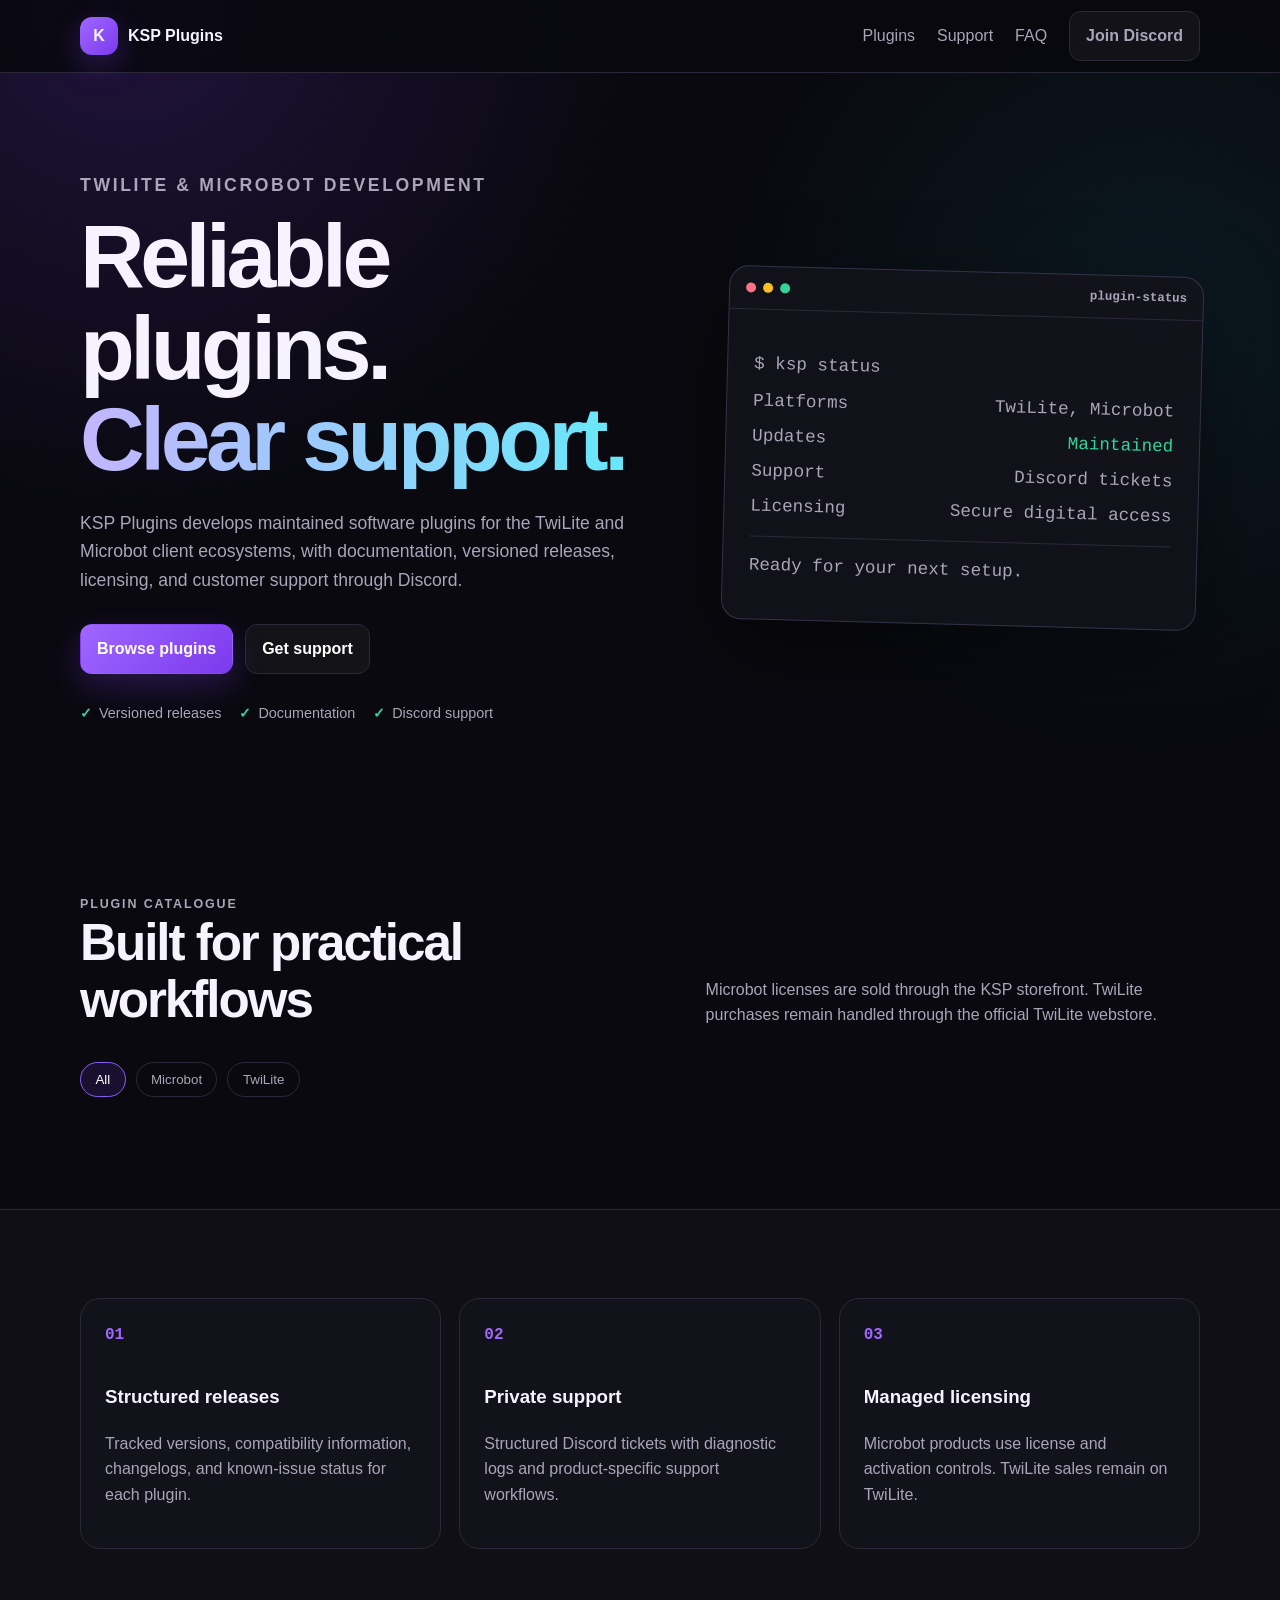
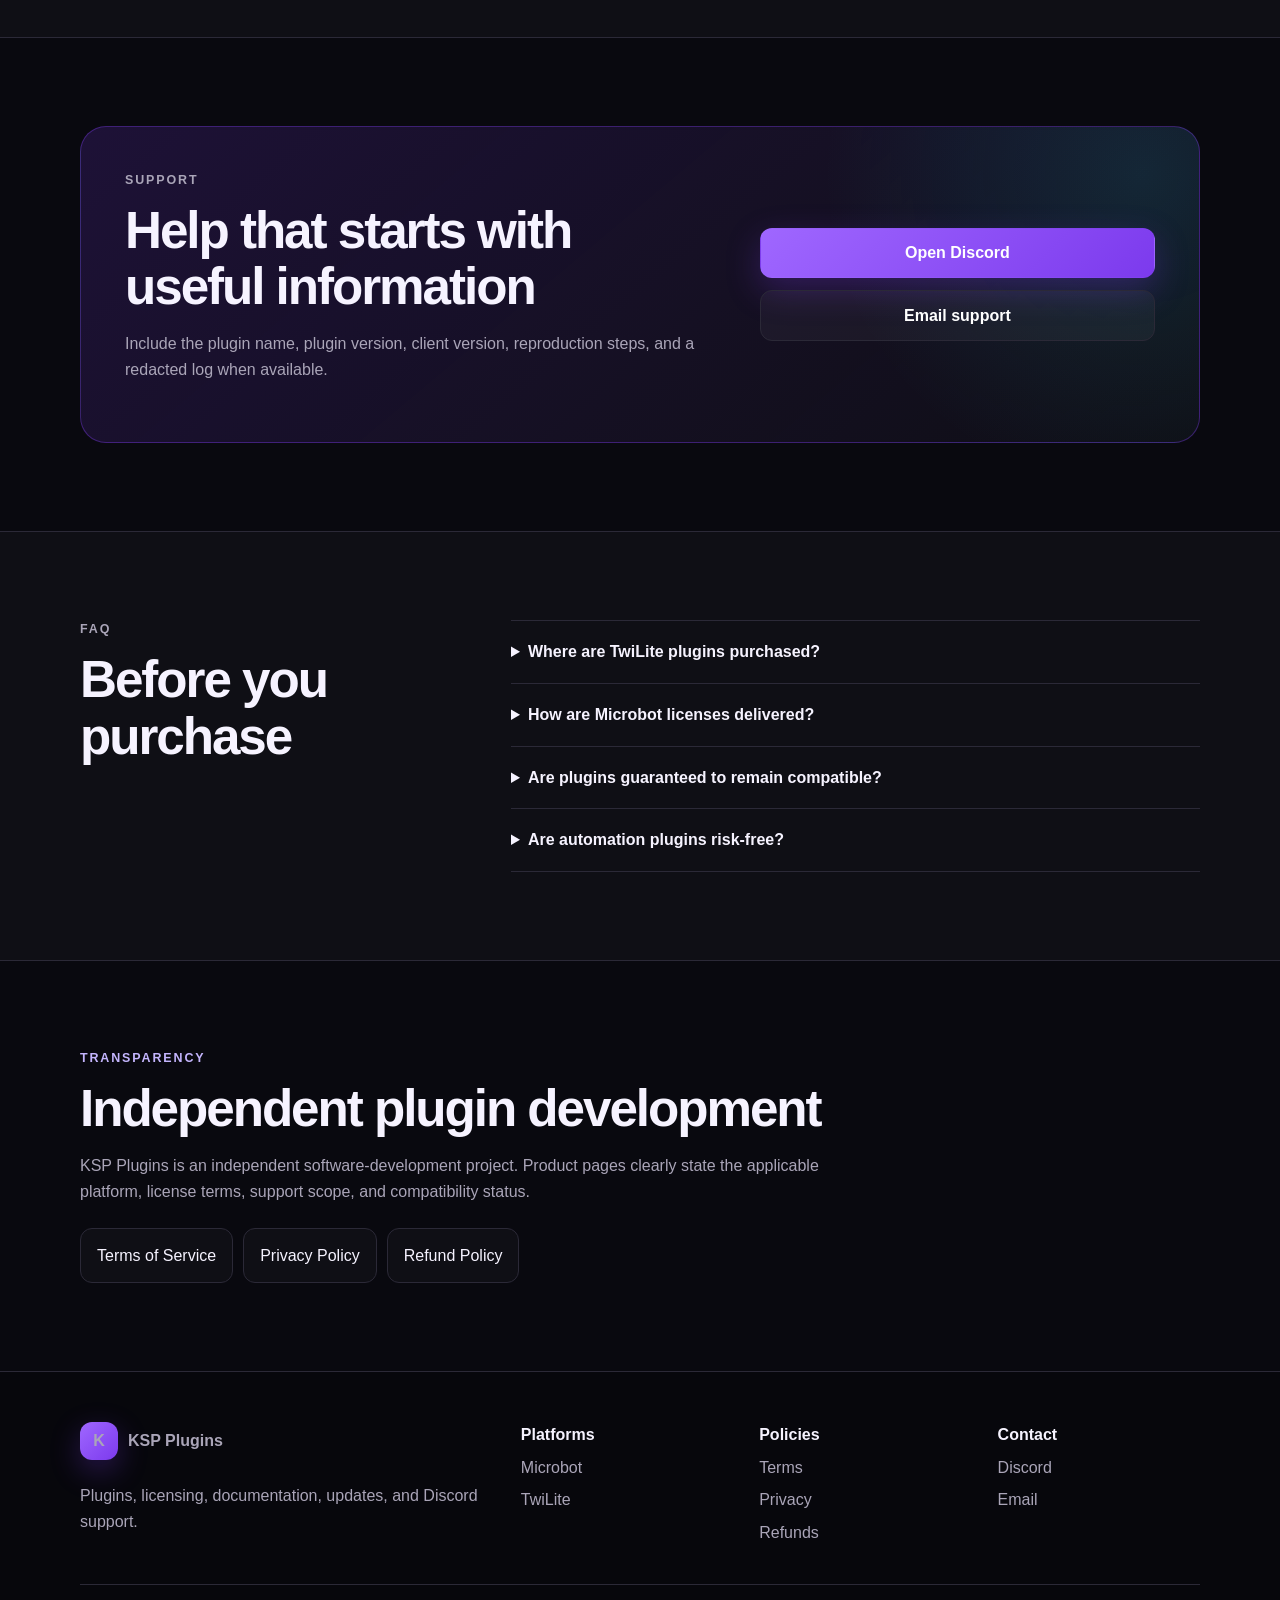
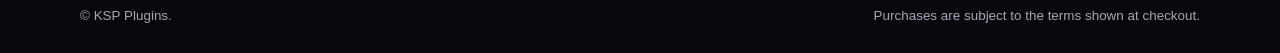
==== index.html @ 33e1be44 "landing page" ====
<!doctype html>
<html lang="en">
<head>
<meta charset="utf-8"><meta name="viewport" content="width=device-width,initial-scale=1">
<title>KSP Plugins — TwiLite & Microbot Plugins</title>
<meta name="description" content="KSP Plugins develops supported plugins for the TwiLite and Microbot client ecosystems, with documentation, updates, licensing, and Discord support.">
<style>
:root{--bg:#09090f;--panel:#12121b;--panel2:#191925;--text:#f6f3ff;--muted:#aaa5b8;--line:#2b2937;--purple:#7c3aed;--purple2:#9f67ff;--cyan:#22d3ee;--green:#34d399;--radius:20px;--max:1120px}*{box-sizing:border-box}html{scroll-behavior:smooth;color-scheme:dark}body{margin:0;background:radial-gradient(circle at 10% 0,rgba(124,58,237,.2),transparent 32rem),radial-gradient(circle at 90% 10%,rgba(34,211,238,.08),transparent 28rem),var(--bg);color:var(--text);font-family:Inter,Segoe UI,Arial,sans-serif;line-height:1.6}a{color:inherit}.container{width:min(calc(100% - 40px),var(--max));margin:auto}.nav{min-height:72px;display:flex;align-items:center;justify-content:space-between;gap:24px}.site-header{position:sticky;top:0;z-index:10;background:rgba(9,9,15,.86);backdrop-filter:blur(16px);border-bottom:1px solid var(--line)}.brand{display:flex;align-items:center;gap:10px;text-decoration:none;font-weight:800}.brand-mark{display:grid;place-items:center;width:38px;height:38px;border-radius:12px;background:linear-gradient(135deg,var(--purple2),var(--purple));box-shadow:0 10px 30px rgba(124,58,237,.3)}.nav-links{display:flex;align-items:center;gap:22px}.nav-links a{text-decoration:none;color:var(--muted)}.nav-links a:hover{color:white}.button{display:inline-flex;align-items:center;justify-content:center;min-height:46px;padding:.72rem 1rem;border-radius:12px;text-decoration:none;font-weight:750;border:1px solid transparent}.primary{background:linear-gradient(135deg,var(--purple2),var(--purple));color:white;box-shadow:0 12px 34px rgba(124,58,237,.28)}.secondary{border-color:var(--line);background:rgba(255,255,255,.04);color:white}.hero{padding:98px 0 82px}.hero-grid{display:grid;grid-template-columns:1.1fr .9fr;align-items:center;gap:64px}.eyebrow{margin:0 0 12px;color:#c4b5fd;font-size:.78rem;font-weight:800;letter-spacing:.15em}.hero h1{font-size:clamp(3.2rem,7vw,5.8rem);line-height:1.02;letter-spacing:-.05em;margin:0 0 24px}.hero h1 span{background:linear-gradient(90deg,#c4b5fd,#67e8f9);-webkit-background-clip:text;color:transparent}.hero p{color:var(--muted);font-size:1.1rem;max-width:680px}.actions{display:flex;gap:12px;flex-wrap:wrap;margin-top:30px}.trust{display:flex;flex-wrap:wrap;gap:18px;margin-top:28px;color:var(--muted);font-size:.9rem}.trust span:before{content:'✓';color:var(--green);margin-right:7px;font-weight:900}.terminal{border:1px solid #353247;border-radius:20px;background:rgba(18,18,27,.92);overflow:hidden;box-shadow:0 30px 90px rgba(0,0,0,.42);transform:rotate(1.5deg)}.terminal-top{display:flex;gap:7px;align-items:center;padding:14px 16px;border-bottom:1px solid var(--line)}.dot{width:10px;height:10px;border-radius:99px;background:#fb7185}.dot:nth-child(2){background:#fbbf24}.dot:nth-child(3){background:#34d399}.terminal-top strong{margin-left:auto;color:var(--muted);font:600 .78rem Consolas,monospace}.terminal-body{padding:26px;font:500 .88rem Consolas,monospace}.row{display:flex;justify-content:space-between;gap:20px;margin:0 0 15px}.key{color:var(--muted)}.ok{color:var(--green)}.ready{margin-top:20px;padding-top:18px;border-top:1px solid var(--line);color:#67e8f9}.section{padding:88px 0}.muted{background:rgba(255,255,255,.025);border-block:1px solid var(--line)}.section-head{display:grid;grid-template-columns:1fr .85fr;gap:44px;align-items:end;margin-bottom:34px}.section h2{font-size:clamp(2rem,4vw,3.2rem);line-height:1.1;letter-spacing:-.04em;margin:0}.section-head p{color:var(--muted);margin:0}.filters{display:flex;gap:10px;flex-wrap:wrap;margin-bottom:24px}.filter{border:1px solid var(--line);background:transparent;color:var(--muted);padding:.55rem .9rem;border-radius:999px;cursor:pointer}.filter.active,.filter:hover{color:white;border-color:#8b5cf6;background:rgba(124,58,237,.14)}.grid{display:grid;grid-template-columns:repeat(2,minmax(0,1fr));gap:18px}.card{padding:25px;border:1px solid var(--line);border-radius:var(--radius);background:linear-gradient(160deg,rgba(255,255,255,.055),rgba(255,255,255,.018))}.badge{display:inline-flex;padding:.32rem .6rem;border-radius:999px;background:rgba(124,58,237,.14);border:1px solid rgba(196,181,253,.25);color:#ddd6fe;font-size:.73rem;font-weight:800;letter-spacing:.08em;text-transform:uppercase}.card h3{font-size:1.35rem;margin:15px 0 8px}.card p{color:var(--muted)}.meta{display:flex;flex-wrap:wrap;gap:10px 18px;margin:18px 0;padding:14px 0;border-block:1px solid var(--line);color:var(--muted);font-size:.86rem}.meta strong{color:white}.features{display:grid;grid-template-columns:repeat(3,1fr);gap:18px}.feature{padding:24px;border:1px solid var(--line);border-radius:var(--radius);background:var(--panel)}.feature b{display:block;color:#9f67ff;font-family:Consolas,monospace;margin-bottom:34px}.feature p{color:var(--muted)}.support{display:grid;grid-template-columns:1.2fr .8fr;gap:42px;align-items:center;padding:44px;border:1px solid rgba(124,58,237,.38);border-radius:26px;background:radial-gradient(circle at 95% 15%,rgba(34,211,238,.12),transparent 20rem),linear-gradient(140deg,rgba(124,58,237,.18),rgba(255,255,255,.025))}.support p{color:var(--muted)}.support .actions{flex-direction:column;margin:0}.faq{display:grid;grid-template-columns:.7fr 1.3fr;gap:60px}.faq details{padding:18px 0;border-top:1px solid var(--line)}.faq details:last-child{border-bottom:1px solid var(--line)}.faq summary{cursor:pointer;font-weight:750}.faq p{color:var(--muted)}.legal-links{display:flex;flex-wrap:wrap;gap:10px;margin-top:24px}.legal-links a{padding:.85rem 1rem;border:1px solid var(--line);border-radius:12px;text-decoration:none;background:rgba(255,255,255,.025)}footer{padding:50px 0 26px;border-top:1px solid var(--line);background:#07070c}.footer-grid{display:grid;grid-template-columns:2fr repeat(3,1fr);gap:36px}.footer-grid>div{display:flex;flex-direction:column;gap:7px}.footer-grid a,.footer-grid p{color:var(--muted);text-decoration:none}.footer-bottom{display:flex;justify-content:space-between;gap:20px;margin-top:34px;padding-top:20px;border-top:1px solid var(--line);color:var(--muted);font-size:.84rem}@media(max-width:850px){.hero-grid,.section-head,.support,.faq{grid-template-columns:1fr}.features{grid-template-columns:1fr}.footer-grid{grid-template-columns:repeat(2,1fr)}}@media(max-width:620px){.nav-links a:not(.button){display:none}.grid,.footer-grid{grid-template-columns:1fr}.hero{padding-top:68px}.actions{flex-direction:column}.support{padding:28px 22px}.footer-bottom{flex-direction:column}}
</style>
</head>
<body>
<header class="site-header"><nav class="nav container"><a class="brand" href="#"><span class="brand-mark">K</span>KSP Plugins</a><div class="nav-links"><a href="#plugins">Plugins</a><a href="#support">Support</a><a href="#faq">FAQ</a><a class="button secondary discord-link" href="#">Join Discord</a></div></nav></header>
<main>
<section class="hero"><div class="container hero-grid"><div><p class="eyebrow">TWILITE &amp; MICROBOT DEVELOPMENT</p><h1>Reliable plugins.<br><span>Clear support.</span></h1><p>KSP Plugins develops maintained software plugins for the TwiLite and Microbot client ecosystems, with documentation, versioned releases, licensing, and customer support through Discord.</p><div class="actions"><a class="button primary" href="#plugins">Browse plugins</a><a class="button secondary discord-link" href="#">Get support</a></div><div class="trust"><span>Versioned releases</span><span>Documentation</span><span>Discord support</span></div></div><div class="terminal"><div class="terminal-top"><i class="dot"></i><i class="dot"></i><i class="dot"></i><strong>plugin-status</strong></div><div class="terminal-body"><p>$ ksp status</p><p class="row"><span class="key">Platforms</span><span>TwiLite, Microbot</span></p><p class="row"><span class="key">Updates</span><span class="ok">Maintained</span></p><p class="row"><span class="key">Support</span><span>Discord tickets</span></p><p class="row"><span class="key">Licensing</span><span>Secure digital access</span></p><p class="ready">Ready for your next setup.</p></div></div></div></section>
<section class="section" id="plugins"><div class="container"><div class="section-head"><div><p class="eyebrow">PLUGIN CATALOGUE</p><h2>Built for practical workflows</h2></div><p>Microbot licenses are sold through the KSP storefront. TwiLite purchases remain handled through the official TwiLite webstore.</p></div><div class="filters"><button class="filter active" data-filter="all">All</button><button class="filter" data-filter="microbot">Microbot</button><button class="filter" data-filter="twilite">TwiLite</button></div><div class="grid" id="products"></div></div></section>
<section class="section muted"><div class="container features"><article class="feature"><b>01</b><h3>Structured releases</h3><p>Tracked versions, compatibility information, changelogs, and known-issue status for each plugin.</p></article><article class="feature"><b>02</b><h3>Private support</h3><p>Structured Discord tickets with diagnostic logs and product-specific support workflows.</p></article><article class="feature"><b>03</b><h3>Managed licensing</h3><p>Microbot products use license and activation controls. TwiLite sales remain on TwiLite.</p></article></div></section>
<section class="section" id="support"><div class="container support"><div><p class="eyebrow">SUPPORT</p><h2>Help that starts with useful information</h2><p>Include the plugin name, plugin version, client version, reproduction steps, and a redacted log when available.</p></div><div class="actions"><a class="button primary discord-link" href="#">Open Discord</a><a class="button secondary" id="email-link" href="#">Email support</a></div></div></section>
<section class="section muted" id="faq"><div class="container faq"><div><p class="eyebrow">FAQ</p><h2>Before you purchase</h2></div><div><details><summary>Where are TwiLite plugins purchased?</summary><p>Through the official TwiLite webstore. KSP Plugins provides documentation, updates, and Discord support.</p></details><details><summary>How are Microbot licenses delivered?</summary><p>After successful payment through the KSP storefront. License information is available privately through the Discord bot.</p></details><details><summary>Are plugins guaranteed to remain compatible?</summary><p>No. Client, game, Java, and API updates can require plugin changes. Compatibility is tracked per release.</p></details><details><summary>Are automation plugins risk-free?</summary><p>No. Customers are responsible for following the rules of each game, client, marketplace, and platform they use.</p></details></div></div></section>
<section class="section"><div class="container"><p class="eyebrow">TRANSPARENCY</p><h2>Independent plugin development</h2><p style="color:var(--muted);max-width:760px">KSP Plugins is an independent software-development project. Product pages clearly state the applicable platform, license terms, support scope, and compatibility status.</p><div class="legal-links"><a href="terms.html">Terms of Service</a><a href="privacy.html">Privacy Policy</a><a href="refunds.html">Refund Policy</a></div></div></section>
</main>
<footer><div class="container footer-grid"><div><a class="brand" href="#"><span class="brand-mark">K</span>KSP Plugins</a><p>Plugins, licensing, documentation, updates, and Discord support.</p></div><div><strong>Platforms</strong><a href="#plugins">Microbot</a><a href="#plugins">TwiLite</a></div><div><strong>Policies</strong><a href="terms.html">Terms</a><a href="privacy.html">Privacy</a><a href="refunds.html">Refunds</a></div><div><strong>Contact</strong><a class="discord-link" href="#">Discord</a><a id="footer-email" href="#">Email</a></div></div><div class="container footer-bottom"><span>© <span id="year"></span> KSP Plugins.</span><span>Purchases are subject to the terms shown at checkout.</span></div></footer>
<script>
const CONFIG={discord:'https://discord.gg/REPLACE_ME',email:'REPLACE_WITH_SUPPORT_EMAIL',microbotStore:'https://kspplugins.lemonsqueezy.com',twiliteStore:'https://REPLACE_WITH_TWILITE_STORE_URL',docs:'https://discord.gg/REPLACE_ME'};
const PRODUCTS=[
{name:'KSP AIO Fighter',platform:'microbot',description:'Configurable combat, banking, looting, food handling, and progression workflows for Microbot.',version:'1.0.0',status:'Available'},
{name:'KSP Auto Mining',platform:'microbot',description:'Mining workflows with location selection, banking, ore handling, and pickaxe progression.',version:'1.0.0',status:'Available'},
{name:'KSP Ogress',platform:'twilite',description:'Combat and loot-management workflows designed for the TwiLite client ecosystem.',version:'1.0.0',status:'Available'},
{name:'KSP High Alchemy',platform:'microbot',description:'High Alchemy workflow support with item selection, rune checks, and repeatable execution.',version:'1.0.0',status:'Available'}];
const grid=document.querySelector('#products');function render(filter='all'){grid.innerHTML=PRODUCTS.filter(p=>filter==='all'||p.platform===filter).map(p=>`<article class="card"><span class="badge">${p.platform==='twilite'?'TwiLite':'Microbot'}</span><h3>${p.name}</h3><p>${p.description}</p><div class="meta"><span>Version <strong>${p.version}</strong></span><span>Status <strong>${p.status}</strong></span></div><div class="actions"><a class="button primary" target="_blank" rel="noopener" href="${p.platform==='twilite'?CONFIG.twiliteStore:CONFIG.microbotStore}">${p.platform==='twilite'?'Open TwiLite Store':'View Microbot Store'}</a><a class="button secondary" target="_blank" rel="noopener" href="${CONFIG.docs}">Documentation</a></div></article>`).join('')}.querySelectorAll;
document.querySelectorAll('.filter').forEach(b=>b.onclick=()=>{document.querySelectorAll('.filter').forEach(x=>x.classList.remove('active'));b.classList.add('active');render(b.dataset.filter)});document.querySelectorAll('.discord-link').forEach(a=>a.href=CONFIG.discord);document.querySelector('#email-link').href='mailto:'+CONFIG.email;document.querySelector('#footer-email').href='mailto:'+CONFIG.email;document.querySelector('#year').textContent=new Date().getFullYear();render();
</script>
</body></html>
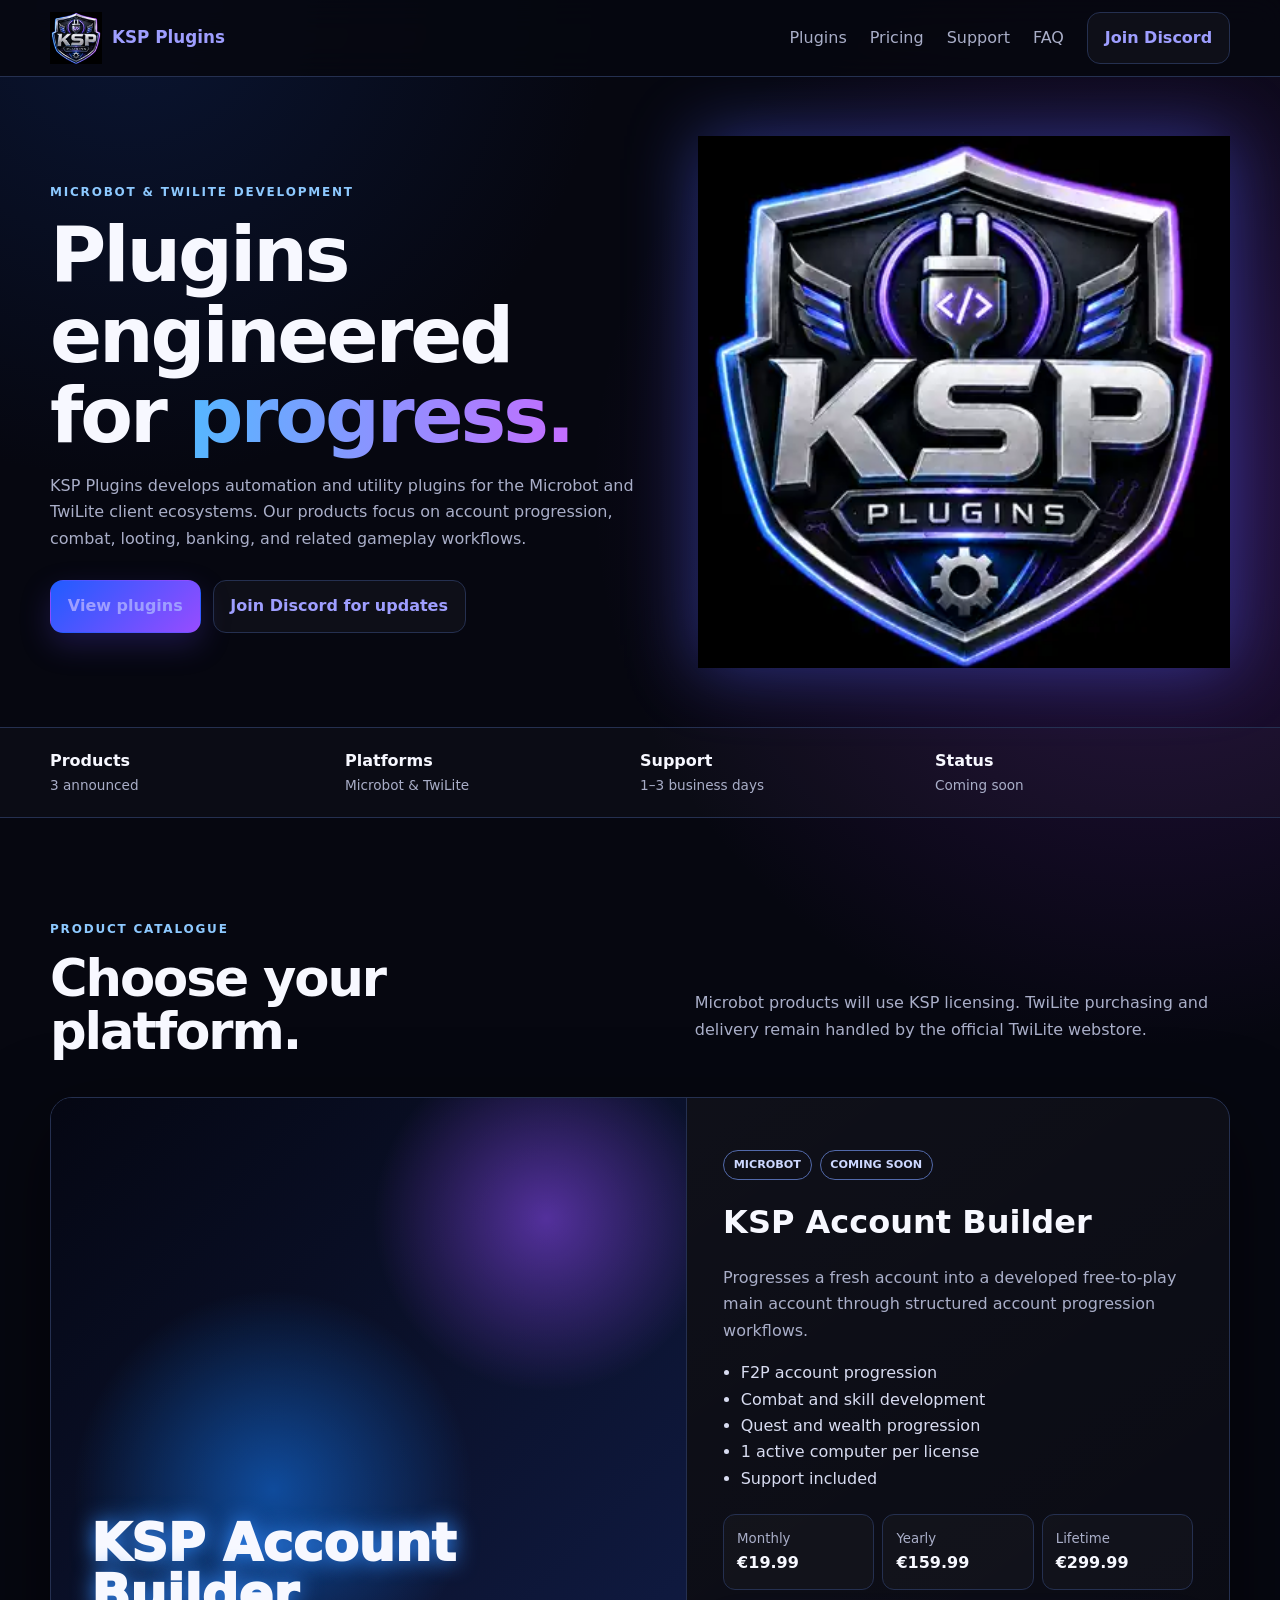
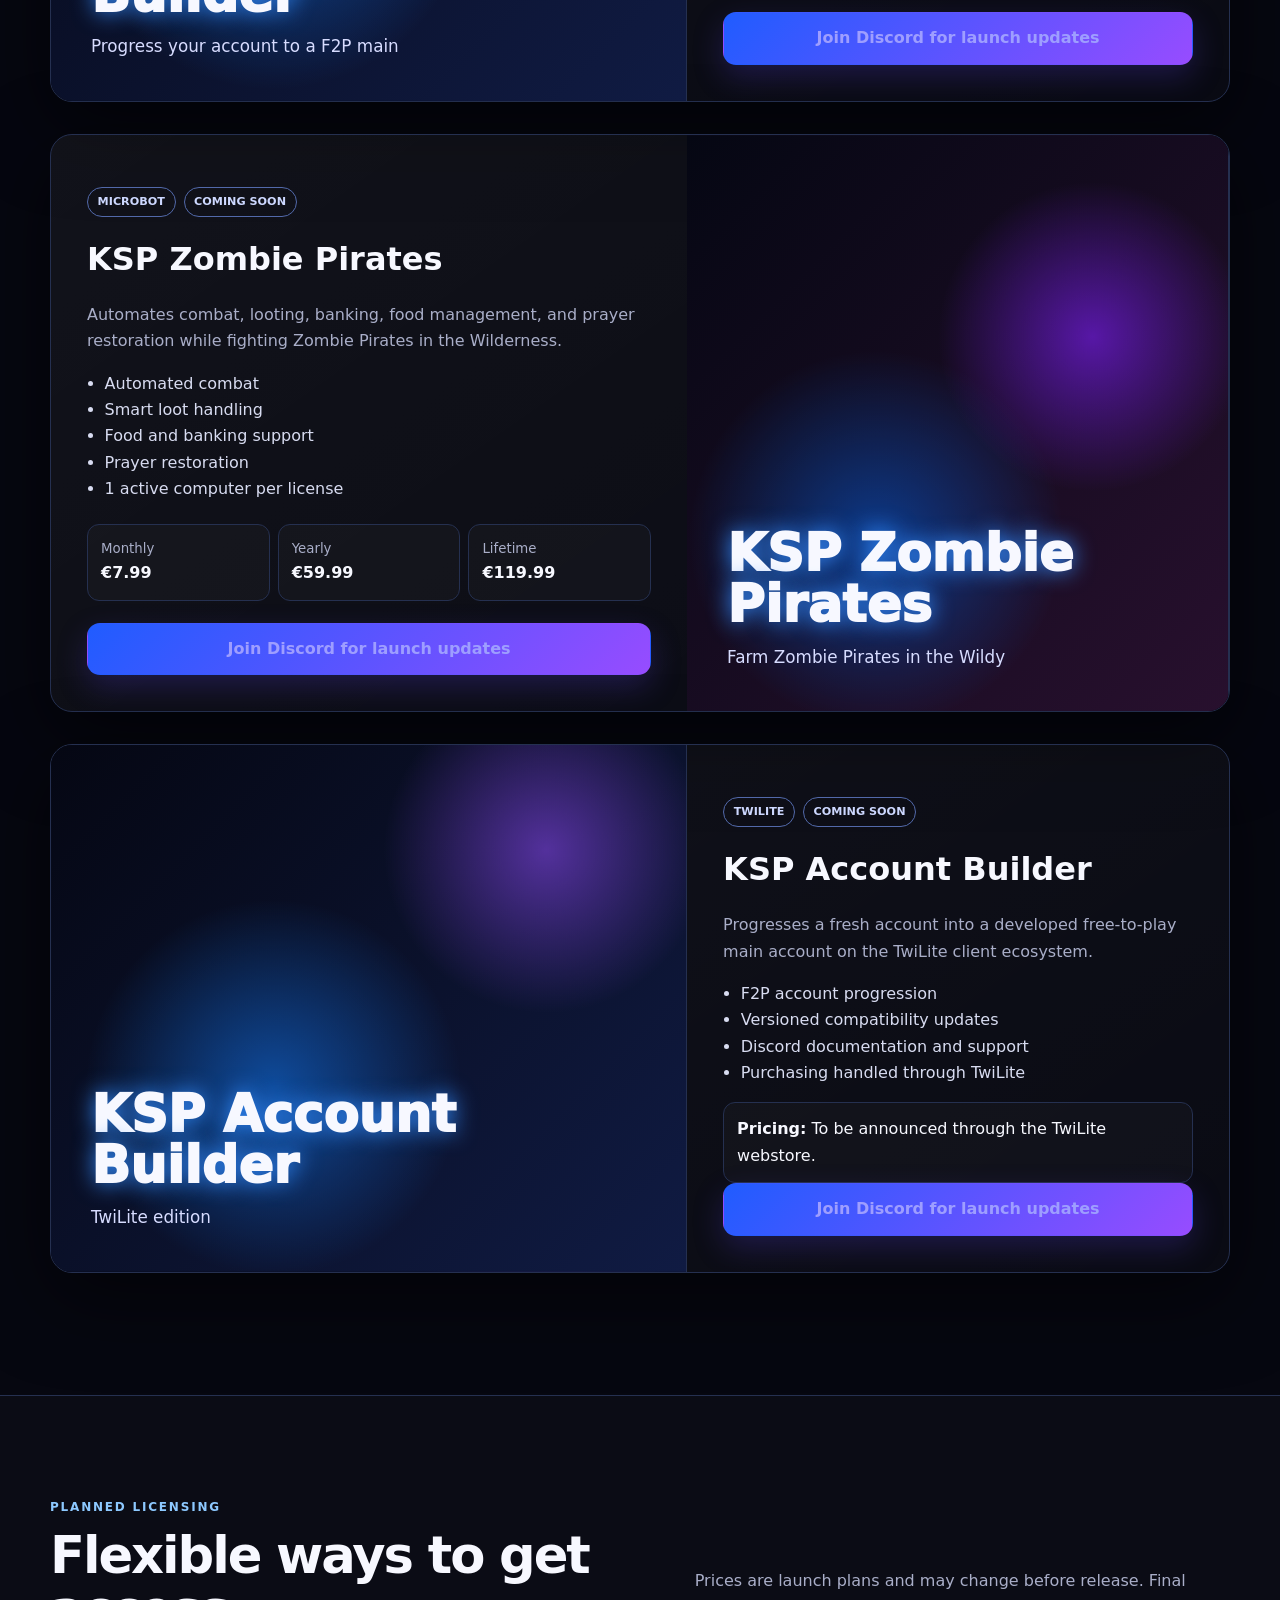
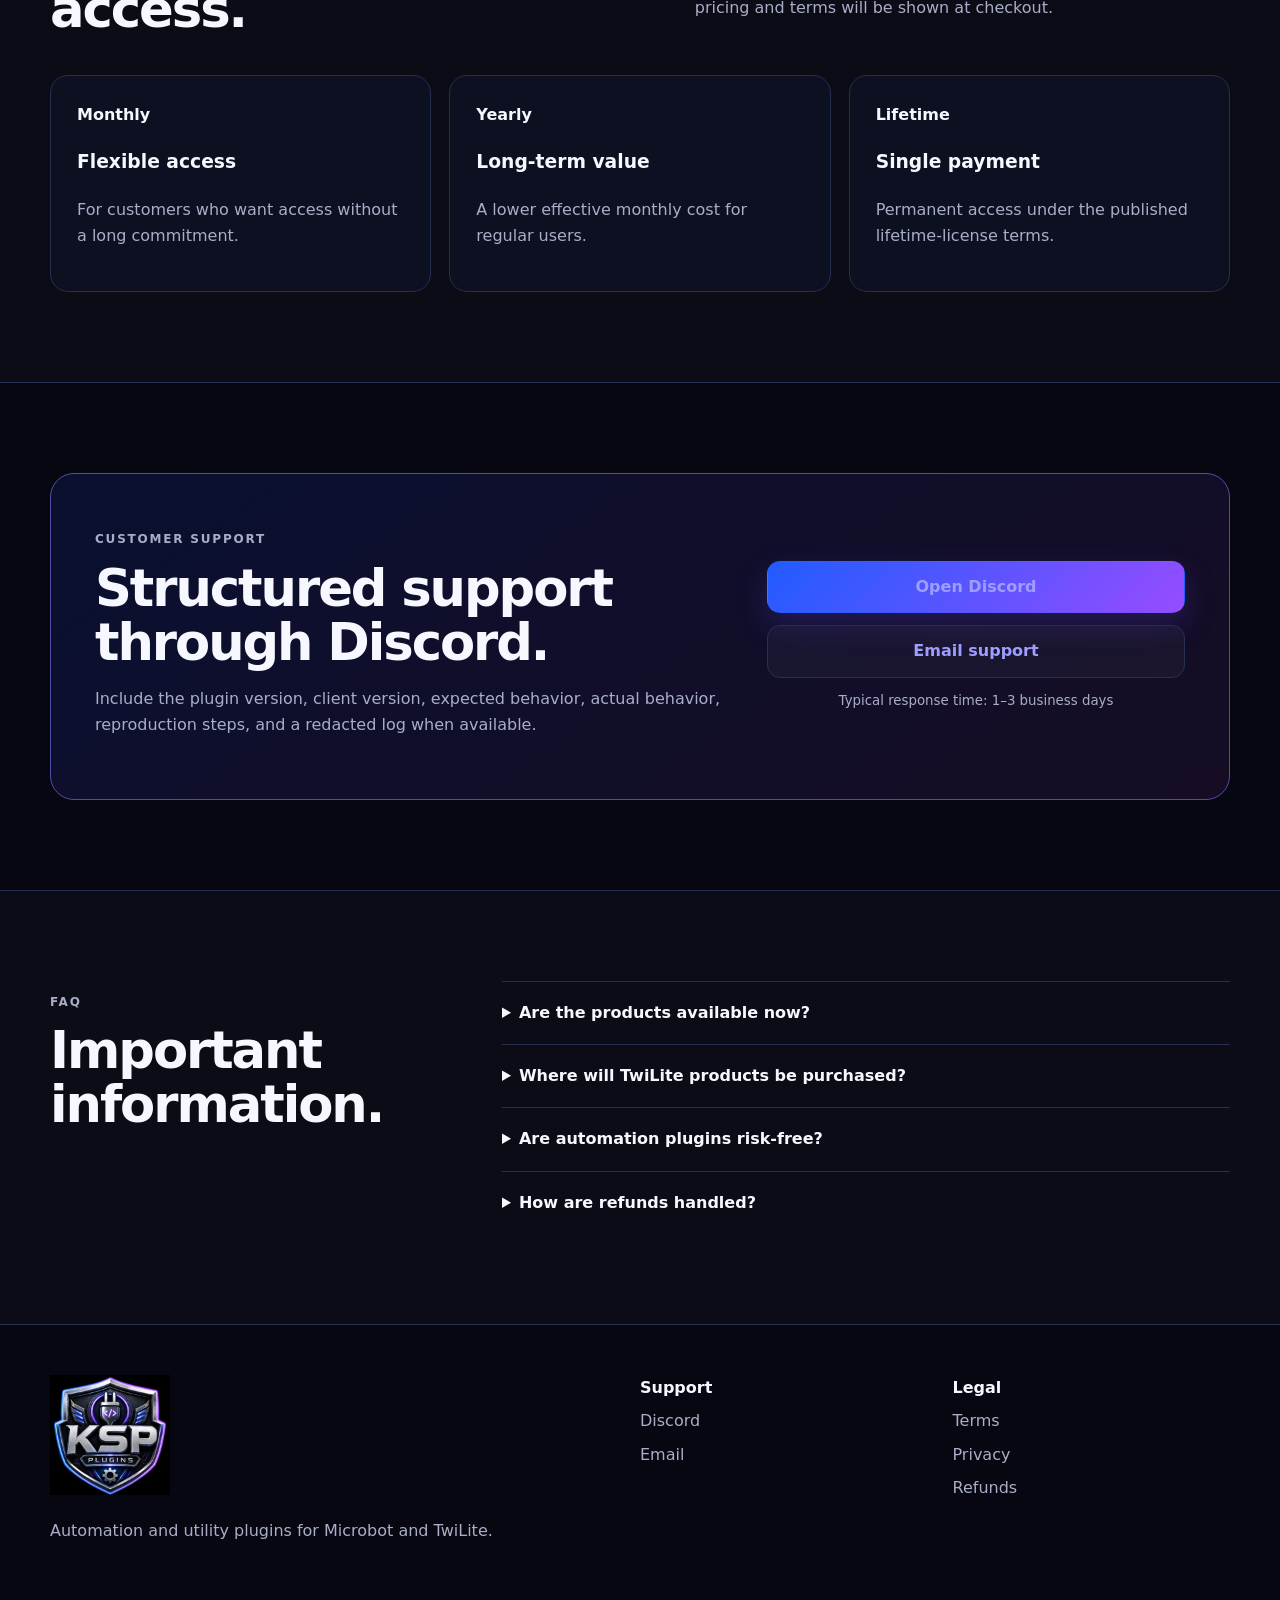
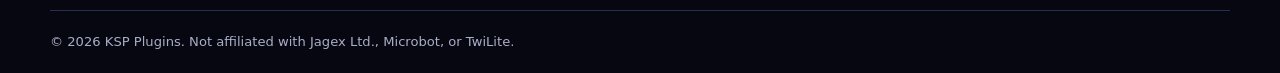
==== commit e93aa0a6: "Publish KSP Plugins landing page" ====
--- a/index.html
+++ b/index.html
@@ -1,32 +1 @@
-<!doctype html>
-<html lang="en">
-<head>
-<meta charset="utf-8"><meta name="viewport" content="width=device-width,initial-scale=1">
-<title>KSP Plugins — TwiLite & Microbot Plugins</title>
-<meta name="description" content="KSP Plugins develops supported plugins for the TwiLite and Microbot client ecosystems, with documentation, updates, licensing, and Discord support.">
-<style>
-:root{--bg:#09090f;--panel:#12121b;--panel2:#191925;--text:#f6f3ff;--muted:#aaa5b8;--line:#2b2937;--purple:#7c3aed;--purple2:#9f67ff;--cyan:#22d3ee;--green:#34d399;--radius:20px;--max:1120px}*{box-sizing:border-box}html{scroll-behavior:smooth;color-scheme:dark}body{margin:0;background:radial-gradient(circle at 10% 0,rgba(124,58,237,.2),transparent 32rem),radial-gradient(circle at 90% 10%,rgba(34,211,238,.08),transparent 28rem),var(--bg);color:var(--text);font-family:Inter,Segoe UI,Arial,sans-serif;line-height:1.6}a{color:inherit}.container{width:min(calc(100% - 40px),var(--max));margin:auto}.nav{min-height:72px;display:flex;align-items:center;justify-content:space-between;gap:24px}.site-header{position:sticky;top:0;z-index:10;background:rgba(9,9,15,.86);backdrop-filter:blur(16px);border-bottom:1px solid var(--line)}.brand{display:flex;align-items:center;gap:10px;text-decoration:none;font-weight:800}.brand-mark{display:grid;place-items:center;width:38px;height:38px;border-radius:12px;background:linear-gradient(135deg,var(--purple2),var(--purple));box-shadow:0 10px 30px rgba(124,58,237,.3)}.nav-links{display:flex;align-items:center;gap:22px}.nav-links a{text-decoration:none;color:var(--muted)}.nav-links a:hover{color:white}.button{display:inline-flex;align-items:center;justify-content:center;min-height:46px;padding:.72rem 1rem;border-radius:12px;text-decoration:none;font-weight:750;border:1px solid transparent}.primary{background:linear-gradient(135deg,var(--purple2),var(--purple));color:white;box-shadow:0 12px 34px rgba(124,58,237,.28)}.secondary{border-color:var(--line);background:rgba(255,255,255,.04);color:white}.hero{padding:98px 0 82px}.hero-grid{display:grid;grid-template-columns:1.1fr .9fr;align-items:center;gap:64px}.eyebrow{margin:0 0 12px;color:#c4b5fd;font-size:.78rem;font-weight:800;letter-spacing:.15em}.hero h1{font-size:clamp(3.2rem,7vw,5.8rem);line-height:1.02;letter-spacing:-.05em;margin:0 0 24px}.hero h1 span{background:linear-gradient(90deg,#c4b5fd,#67e8f9);-webkit-background-clip:text;color:transparent}.hero p{color:var(--muted);font-size:1.1rem;max-width:680px}.actions{display:flex;gap:12px;flex-wrap:wrap;margin-top:30px}.trust{display:flex;flex-wrap:wrap;gap:18px;margin-top:28px;color:var(--muted);font-size:.9rem}.trust span:before{content:'✓';color:var(--green);margin-right:7px;font-weight:900}.terminal{border:1px solid #353247;border-radius:20px;background:rgba(18,18,27,.92);overflow:hidden;box-shadow:0 30px 90px rgba(0,0,0,.42);transform:rotate(1.5deg)}.terminal-top{display:flex;gap:7px;align-items:center;padding:14px 16px;border-bottom:1px solid var(--line)}.dot{width:10px;height:10px;border-radius:99px;background:#fb7185}.dot:nth-child(2){background:#fbbf24}.dot:nth-child(3){background:#34d399}.terminal-top strong{margin-left:auto;color:var(--muted);font:600 .78rem Consolas,monospace}.terminal-body{padding:26px;font:500 .88rem Consolas,monospace}.row{display:flex;justify-content:space-between;gap:20px;margin:0 0 15px}.key{color:var(--muted)}.ok{color:var(--green)}.ready{margin-top:20px;padding-top:18px;border-top:1px solid var(--line);color:#67e8f9}.section{padding:88px 0}.muted{background:rgba(255,255,255,.025);border-block:1px solid var(--line)}.section-head{display:grid;grid-template-columns:1fr .85fr;gap:44px;align-items:end;margin-bottom:34px}.section h2{font-size:clamp(2rem,4vw,3.2rem);line-height:1.1;letter-spacing:-.04em;margin:0}.section-head p{color:var(--muted);margin:0}.filters{display:flex;gap:10px;flex-wrap:wrap;margin-bottom:24px}.filter{border:1px solid var(--line);background:transparent;color:var(--muted);padding:.55rem .9rem;border-radius:999px;cursor:pointer}.filter.active,.filter:hover{color:white;border-color:#8b5cf6;background:rgba(124,58,237,.14)}.grid{display:grid;grid-template-columns:repeat(2,minmax(0,1fr));gap:18px}.card{padding:25px;border:1px solid var(--line);border-radius:var(--radius);background:linear-gradient(160deg,rgba(255,255,255,.055),rgba(255,255,255,.018))}.badge{display:inline-flex;padding:.32rem .6rem;border-radius:999px;background:rgba(124,58,237,.14);border:1px solid rgba(196,181,253,.25);color:#ddd6fe;font-size:.73rem;font-weight:800;letter-spacing:.08em;text-transform:uppercase}.card h3{font-size:1.35rem;margin:15px 0 8px}.card p{color:var(--muted)}.meta{display:flex;flex-wrap:wrap;gap:10px 18px;margin:18px 0;padding:14px 0;border-block:1px solid var(--line);color:var(--muted);font-size:.86rem}.meta strong{color:white}.features{display:grid;grid-template-columns:repeat(3,1fr);gap:18px}.feature{padding:24px;border:1px solid var(--line);border-radius:var(--radius);background:var(--panel)}.feature b{display:block;color:#9f67ff;font-family:Consolas,monospace;margin-bottom:34px}.feature p{color:var(--muted)}.support{display:grid;grid-template-columns:1.2fr .8fr;gap:42px;align-items:center;padding:44px;border:1px solid rgba(124,58,237,.38);border-radius:26px;background:radial-gradient(circle at 95% 15%,rgba(34,211,238,.12),transparent 20rem),linear-gradient(140deg,rgba(124,58,237,.18),rgba(255,255,255,.025))}.support p{color:var(--muted)}.support .actions{flex-direction:column;margin:0}.faq{display:grid;grid-template-columns:.7fr 1.3fr;gap:60px}.faq details{padding:18px 0;border-top:1px solid var(--line)}.faq details:last-child{border-bottom:1px solid var(--line)}.faq summary{cursor:pointer;font-weight:750}.faq p{color:var(--muted)}.legal-links{display:flex;flex-wrap:wrap;gap:10px;margin-top:24px}.legal-links a{padding:.85rem 1rem;border:1px solid var(--line);border-radius:12px;text-decoration:none;background:rgba(255,255,255,.025)}footer{padding:50px 0 26px;border-top:1px solid var(--line);background:#07070c}.footer-grid{display:grid;grid-template-columns:2fr repeat(3,1fr);gap:36px}.footer-grid>div{display:flex;flex-direction:column;gap:7px}.footer-grid a,.footer-grid p{color:var(--muted);text-decoration:none}.footer-bottom{display:flex;justify-content:space-between;gap:20px;margin-top:34px;padding-top:20px;border-top:1px solid var(--line);color:var(--muted);font-size:.84rem}@media(max-width:850px){.hero-grid,.section-head,.support,.faq{grid-template-columns:1fr}.features{grid-template-columns:1fr}.footer-grid{grid-template-columns:repeat(2,1fr)}}@media(max-width:620px){.nav-links a:not(.button){display:none}.grid,.footer-grid{grid-template-columns:1fr}.hero{padding-top:68px}.actions{flex-direction:column}.support{padding:28px 22px}.footer-bottom{flex-direction:column}}
-</style>
-</head>
-<body>
-<header class="site-header"><nav class="nav container"><a class="brand" href="#"><span class="brand-mark">K</span>KSP Plugins</a><div class="nav-links"><a href="#plugins">Plugins</a><a href="#support">Support</a><a href="#faq">FAQ</a><a class="button secondary discord-link" href="#">Join Discord</a></div></nav></header>
-<main>
-<section class="hero"><div class="container hero-grid"><div><p class="eyebrow">TWILITE &amp; MICROBOT DEVELOPMENT</p><h1>Reliable plugins.<br><span>Clear support.</span></h1><p>KSP Plugins develops maintained software plugins for the TwiLite and Microbot client ecosystems, with documentation, versioned releases, licensing, and customer support through Discord.</p><div class="actions"><a class="button primary" href="#plugins">Browse plugins</a><a class="button secondary discord-link" href="#">Get support</a></div><div class="trust"><span>Versioned releases</span><span>Documentation</span><span>Discord support</span></div></div><div class="terminal"><div class="terminal-top"><i class="dot"></i><i class="dot"></i><i class="dot"></i><strong>plugin-status</strong></div><div class="terminal-body"><p>$ ksp status</p><p class="row"><span class="key">Platforms</span><span>TwiLite, Microbot</span></p><p class="row"><span class="key">Updates</span><span class="ok">Maintained</span></p><p class="row"><span class="key">Support</span><span>Discord tickets</span></p><p class="row"><span class="key">Licensing</span><span>Secure digital access</span></p><p class="ready">Ready for your next setup.</p></div></div></div></section>
-<section class="section" id="plugins"><div class="container"><div class="section-head"><div><p class="eyebrow">PLUGIN CATALOGUE</p><h2>Built for practical workflows</h2></div><p>Microbot licenses are sold through the KSP storefront. TwiLite purchases remain handled through the official TwiLite webstore.</p></div><div class="filters"><button class="filter active" data-filter="all">All</button><button class="filter" data-filter="microbot">Microbot</button><button class="filter" data-filter="twilite">TwiLite</button></div><div class="grid" id="products"></div></div></section>
-<section class="section muted"><div class="container features"><article class="feature"><b>01</b><h3>Structured releases</h3><p>Tracked versions, compatibility information, changelogs, and known-issue status for each plugin.</p></article><article class="feature"><b>02</b><h3>Private support</h3><p>Structured Discord tickets with diagnostic logs and product-specific support workflows.</p></article><article class="feature"><b>03</b><h3>Managed licensing</h3><p>Microbot products use license and activation controls. TwiLite sales remain on TwiLite.</p></article></div></section>
-<section class="section" id="support"><div class="container support"><div><p class="eyebrow">SUPPORT</p><h2>Help that starts with useful information</h2><p>Include the plugin name, plugin version, client version, reproduction steps, and a redacted log when available.</p></div><div class="actions"><a class="button primary discord-link" href="#">Open Discord</a><a class="button secondary" id="email-link" href="#">Email support</a></div></div></section>
-<section class="section muted" id="faq"><div class="container faq"><div><p class="eyebrow">FAQ</p><h2>Before you purchase</h2></div><div><details><summary>Where are TwiLite plugins purchased?</summary><p>Through the official TwiLite webstore. KSP Plugins provides documentation, updates, and Discord support.</p></details><details><summary>How are Microbot licenses delivered?</summary><p>After successful payment through the KSP storefront. License information is available privately through the Discord bot.</p></details><details><summary>Are plugins guaranteed to remain compatible?</summary><p>No. Client, game, Java, and API updates can require plugin changes. Compatibility is tracked per release.</p></details><details><summary>Are automation plugins risk-free?</summary><p>No. Customers are responsible for following the rules of each game, client, marketplace, and platform they use.</p></details></div></div></section>
-<section class="section"><div class="container"><p class="eyebrow">TRANSPARENCY</p><h2>Independent plugin development</h2><p style="color:var(--muted);max-width:760px">KSP Plugins is an independent software-development project. Product pages clearly state the applicable platform, license terms, support scope, and compatibility status.</p><div class="legal-links"><a href="terms.html">Terms of Service</a><a href="privacy.html">Privacy Policy</a><a href="refunds.html">Refund Policy</a></div></div></section>
-</main>
-<footer><div class="container footer-grid"><div><a class="brand" href="#"><span class="brand-mark">K</span>KSP Plugins</a><p>Plugins, licensing, documentation, updates, and Discord support.</p></div><div><strong>Platforms</strong><a href="#plugins">Microbot</a><a href="#plugins">TwiLite</a></div><div><strong>Policies</strong><a href="terms.html">Terms</a><a href="privacy.html">Privacy</a><a href="refunds.html">Refunds</a></div><div><strong>Contact</strong><a class="discord-link" href="#">Discord</a><a id="footer-email" href="#">Email</a></div></div><div class="container footer-bottom"><span>© <span id="year"></span> KSP Plugins.</span><span>Purchases are subject to the terms shown at checkout.</span></div></footer>
-<script>
-const CONFIG={discord:'https://discord.gg/REPLACE_ME',email:'REPLACE_WITH_SUPPORT_EMAIL',microbotStore:'https://kspplugins.lemonsqueezy.com',twiliteStore:'https://REPLACE_WITH_TWILITE_STORE_URL',docs:'https://discord.gg/REPLACE_ME'};
-const PRODUCTS=[
-{name:'KSP AIO Fighter',platform:'microbot',description:'Configurable combat, banking, looting, food handling, and progression workflows for Microbot.',version:'1.0.0',status:'Available'},
-{name:'KSP Auto Mining',platform:'microbot',description:'Mining workflows with location selection, banking, ore handling, and pickaxe progression.',version:'1.0.0',status:'Available'},
-{name:'KSP Ogress',platform:'twilite',description:'Combat and loot-management workflows designed for the TwiLite client ecosystem.',version:'1.0.0',status:'Available'},
-{name:'KSP High Alchemy',platform:'microbot',description:'High Alchemy workflow support with item selection, rune checks, and repeatable execution.',version:'1.0.0',status:'Available'}];
-const grid=document.querySelector('#products');function render(filter='all'){grid.innerHTML=PRODUCTS.filter(p=>filter==='all'||p.platform===filter).map(p=>`<article class="card"><span class="badge">${p.platform==='twilite'?'TwiLite':'Microbot'}</span><h3>${p.name}</h3><p>${p.description}</p><div class="meta"><span>Version <strong>${p.version}</strong></span><span>Status <strong>${p.status}</strong></span></div><div class="actions"><a class="button primary" target="_blank" rel="noopener" href="${p.platform==='twilite'?CONFIG.twiliteStore:CONFIG.microbotStore}">${p.platform==='twilite'?'Open TwiLite Store':'View Microbot Store'}</a><a class="button secondary" target="_blank" rel="noopener" href="${CONFIG.docs}">Documentation</a></div></article>`).join('')}.querySelectorAll;
-document.querySelectorAll('.filter').forEach(b=>b.onclick=()=>{document.querySelectorAll('.filter').forEach(x=>x.classList.remove('active'));b.classList.add('active');render(b.dataset.filter)});document.querySelectorAll('.discord-link').forEach(a=>a.href=CONFIG.discord);document.querySelector('#email-link').href='mailto:'+CONFIG.email;document.querySelector('#footer-email').href='mailto:'+CONFIG.email;document.querySelector('#year').textContent=new Date().getFullYear();render();
-</script>
-</body></html>+<!doctype html><html lang="en"><head><meta charset="utf-8"><meta name="viewport" content="width=device-width,initial-scale=1"><title>KSP Plugins — Microbot & TwiLite Plugins</title><meta name="description" content="KSP Plugins develops automation and utility plugins for Microbot and TwiLite, with licensing, updates, documentation, and Discord support."><meta name="theme-color" content="#070812"><link rel="stylesheet" href="assets/styles.css"><script defer src="assets/app.js"></script></head><body><header><nav class="shell"><a class="brand" href="#top"><img src="assets/images/logo.webp" alt="KSP Plugins"><span>KSP Plugins</span></a><button id="menuBtn">Menu</button><div id="menu"><a href="#plugins">Plugins</a><a href="#pricing">Pricing</a><a href="#support">Support</a><a href="#faq">FAQ</a><a class="btn outline" href="https://discord.gg/AjuGBq9V4r">Join Discord</a></div></nav></header><main><section class="hero shell" id="top"><div><p class="eyebrow">MICROBOT & TWILITE DEVELOPMENT</p><h1>Plugins engineered for <span>progress.</span></h1><p class="lead">KSP Plugins develops automation and utility plugins for the Microbot and TwiLite client ecosystems. Our products focus on account progression, combat, looting, banking, and related gameplay workflows.</p><div class="actions"><a class="btn primary" href="#plugins">View plugins</a><a class="btn outline" href="https://discord.gg/AjuGBq9V4r">Join Discord for updates</a></div></div><div class="logo-hero"><img src="assets/images/logo.webp" alt="KSP Plugins logo"></div></section><section class="strip"><div class="shell stats"><div><b>Products</b><span>3 announced</span></div><div><b>Platforms</b><span>Microbot & TwiLite</span></div><div><b>Support</b><span>1–3 business days</span></div><div><b>Status</b><span>Coming soon</span></div></div></section><section class="section shell" id="plugins"><div class="head"><div><p class="eyebrow">PRODUCT CATALOGUE</p><h2>Choose your platform.</h2></div><p>Microbot products will use KSP licensing. TwiLite purchasing and delivery remain handled by the official TwiLite webstore.</p></div><article class="card"><div class="visual account"><span>KSP Account Builder</span><small>Progress your account to a F2P main</small></div><div class="content"><p class="badges"><span>Microbot</span><span>Coming soon</span></p><h3>KSP Account Builder</h3><p>Progresses a fresh account into a developed free-to-play main account through structured account progression workflows.</p><ul><li>F2P account progression</li><li>Combat and skill development</li><li>Quest and wealth progression</li><li>1 active computer per license</li><li>Support included</li></ul><div class="prices"><div><small>Monthly</small><b>€19.99</b></div><div><small>Yearly</small><b>€159.99</b></div><div><small>Lifetime</small><b>€299.99</b></div></div><a class="btn primary full" href="https://discord.gg/AjuGBq9V4r">Join Discord for launch updates</a></div></article><article class="card reverse"><div class="visual pirates"><span>KSP Zombie Pirates</span><small>Farm Zombie Pirates in the Wildy</small></div><div class="content"><p class="badges"><span>Microbot</span><span>Coming soon</span></p><h3>KSP Zombie Pirates</h3><p>Automates combat, looting, banking, food management, and prayer restoration while fighting Zombie Pirates in the Wilderness.</p><ul><li>Automated combat</li><li>Smart loot handling</li><li>Food and banking support</li><li>Prayer restoration</li><li>1 active computer per license</li></ul><div class="prices"><div><small>Monthly</small><b>€7.99</b></div><div><small>Yearly</small><b>€59.99</b></div><div><small>Lifetime</small><b>€119.99</b></div></div><a class="btn primary full" href="https://discord.gg/AjuGBq9V4r">Join Discord for launch updates</a></div></article><article class="card"><div class="visual account"><span>KSP Account Builder</span><small>TwiLite edition</small></div><div class="content"><p class="badges"><span>TwiLite</span><span>Coming soon</span></p><h3>KSP Account Builder</h3><p>Progresses a fresh account into a developed free-to-play main account on the TwiLite client ecosystem.</p><ul><li>F2P account progression</li><li>Versioned compatibility updates</li><li>Discord documentation and support</li><li>Purchasing handled through TwiLite</li></ul><div class="note"><b>Pricing:</b> To be announced through the TwiLite webstore.</div><a class="btn primary full" href="https://discord.gg/AjuGBq9V4r">Join Discord for launch updates</a></div></article></section><section class="section tinted" id="pricing"><div class="shell"><div class="head"><div><p class="eyebrow">PLANNED LICENSING</p><h2>Flexible ways to get access.</h2></div><p>Prices are launch plans and may change before release. Final pricing and terms will be shown at checkout.</p></div><div class="three"><article><b>Monthly</b><h3>Flexible access</h3><p>For customers who want access without a long commitment.</p></article><article><b>Yearly</b><h3>Long-term value</h3><p>A lower effective monthly cost for regular users.</p></article><article><b>Lifetime</b><h3>Single payment</h3><p>Permanent access under the published lifetime-license terms.</p></article></div></div></section><section class="section shell" id="support"><div class="support"><div><p class="eyebrow">CUSTOMER SUPPORT</p><h2>Structured support through Discord.</h2><p>Include the plugin version, client version, expected behavior, actual behavior, reproduction steps, and a redacted log when available.</p></div><div><a class="btn primary full" href="https://discord.gg/AjuGBq9V4r">Open Discord</a><a class="btn outline full" href="mailto:kspsupplugins@hotmail.com">Email support</a><small>Typical response time: 1–3 business days</small></div></div></section><section class="section tinted" id="faq"><div class="shell faq"><div><p class="eyebrow">FAQ</p><h2>Important information.</h2></div><div><details><summary>Are the products available now?</summary><p>Not yet. Join Discord to receive release announcements.</p></details><details><summary>Where will TwiLite products be purchased?</summary><p>Through the official TwiLite webstore.</p></details><details><summary>Are automation plugins risk-free?</summary><p>No. Customers are responsible for understanding and following the rules of each game, client, marketplace, and platform.</p></details><details><summary>How are refunds handled?</summary><p>Digital-product refund requests are reviewed case-by-case, subject to applicable law and payment-provider rules.</p></details></div></div></section></main><footer><div class="shell foot"><div><img src="assets/images/logo.webp" alt="KSP Plugins"><p>Automation and utility plugins for Microbot and TwiLite.</p></div><div><b>Support</b><a href="https://discord.gg/AjuGBq9V4r">Discord</a><a href="mailto:kspsupplugins@hotmail.com">Email</a></div><div><b>Legal</b><a href="terms.html">Terms</a><a href="privacy.html">Privacy</a><a href="refunds.html">Refunds</a></div></div><div class="shell copyright">© <span id="year"></span> KSP Plugins. Not affiliated with Jagex Ltd., Microbot, or TwiLite.</div></footer></body></html>
--- a/assets/styles.css
+++ b/assets/styles.css
@@ -0,0 +1 @@
+:root{--bg:#060710;--panel:#0d1020;--text:#f7f8ff;--muted:#a9aec8;--line:#253050;--blue:#278cff;--purple:#974cff;--green:#52e5a5}*{box-sizing:border-box}html{scroll-behavior:smooth;color-scheme:dark}body{margin:0;background:radial-gradient(circle at 10% 0,#12317755,transparent 30rem),radial-gradient(circle at 90% 10%,#6b24a855,transparent 35rem),var(--bg);color:var(--text);font:16px/1.65 Inter,system-ui,Segoe UI,Arial,sans-serif}.shell{width:min(calc(100% - 40px),1180px);margin:auto}header{position:sticky;top:0;z-index:10;background:#060710dd;border-bottom:1px solid var(--line);backdrop-filter:blur(16px)}nav{height:76px;display:flex;align-items:center;justify-content:space-between}.brand{display:flex;align-items:center;gap:10px;text-decoration:none;font-weight:900}.brand img{width:52px;height:52px;object-fit:contain}.brand span{font-size:1.05rem}#menu{display:flex;align-items:center;gap:23px}#menu>a:not(.btn){color:var(--muted);text-decoration:none}#menuBtn{display:none}.btn{display:inline-flex;justify-content:center;align-items:center;padding:.75rem 1.05rem;border-radius:13px;text-decoration:none;font-weight:800;border:1px solid transparent}.primary{background:linear-gradient(135deg,#205cff,var(--purple));box-shadow:0 12px 30px #4433aa55}.outline{border-color:var(--line);background:#ffffff08}.full{width:100%}.hero{min-height:650px;display:grid;grid-template-columns:1.05fr .95fr;gap:60px;align-items:center}.eyebrow{color:#8dc9ff;font-size:.75rem;font-weight:900;letter-spacing:.15em}.hero h1,.head h2,.support h2,.faq h2{margin:0;line-height:1.05;letter-spacing:-.04em}.hero h1{font-size:clamp(3rem,6vw,6rem)}.hero h1 span{background:linear-gradient(90deg,#55b7ff,#c46dff);-webkit-background-clip:text;color:transparent}.lead,.head>p,.content>p,.support p,.faq p,.three p{color:var(--muted)}.actions{display:flex;gap:12px;flex-wrap:wrap;margin-top:28px}.logo-hero{display:grid;place-items:center}.logo-hero img{width:min(100%,540px);filter:drop-shadow(0 0 35px #5262ff77)}.strip,.tinted{border-block:1px solid var(--line);background:#ffffff05}.stats{display:grid;grid-template-columns:repeat(4,1fr);padding:20px 0}.stats div{display:grid}.stats span{color:var(--muted);font-size:.85rem}.section{padding:90px 0}.head{display:grid;grid-template-columns:1fr .9fr;align-items:end;gap:50px;margin-bottom:38px}.head h2,.support h2,.faq h2{font-size:clamp(2.2rem,4vw,4rem)}.card{display:grid;grid-template-columns:1.08fr .92fr;margin:0 0 32px;border:1px solid var(--line);border-radius:22px;overflow:hidden;background:linear-gradient(145deg,#ffffff0c,#ffffff04);box-shadow:0 25px 80px #0008}.reverse .visual{order:2}.visual{min-height:470px;padding:40px;display:flex;flex-direction:column;justify-content:flex-end;background-color:#080b18;background-size:cover;background-position:center;border-right:1px solid var(--line)}.visual.account{background-image:radial-gradient(circle at 78% 20%,#934cff88,transparent 25%),radial-gradient(circle at 35% 65%,#137eff88,transparent 35%),linear-gradient(135deg,#050713,#101b43)}.visual.pirates{background-image:radial-gradient(circle at 75% 35%,#811fff99,transparent 28%),radial-gradient(circle at 35% 70%,#006dff77,transparent 35%),linear-gradient(135deg,#050713,#28102e)}.visual span{font-size:clamp(2.3rem,4vw,4.5rem);font-weight:950;line-height:1;text-shadow:0 0 22px #358dff}.visual small{margin-top:13px;font-size:1.05rem;color:#d7dcff}.content{padding:36px}.badges{display:flex;gap:8px}.badges span{padding:.3rem .6rem;border:1px solid #5269aa;border-radius:999px;color:#cdd8ff;font-size:.7rem;font-weight:900;text-transform:uppercase}.content h3{font-size:2rem;margin:.8rem 0}.content ul{padding-left:1.1rem;color:#d8dcf1}.prices{display:grid;grid-template-columns:repeat(3,1fr);gap:8px;margin:22px 0}.prices div,.note{padding:13px;border:1px solid var(--line);border-radius:12px;background:#ffffff06}.prices small{display:block;color:var(--muted)}.three{display:grid;grid-template-columns:repeat(3,1fr);gap:18px}.three article{padding:26px;border:1px solid var(--line);border-radius:18px;background:var(--panel)}.support{display:grid;grid-template-columns:1.2fr .8fr;gap:45px;align-items:center;padding:44px;border:1px solid #534da0;border-radius:24px;background:linear-gradient(145deg,#214aff22,#7f32aa22)}.support>div:last-child{display:grid;gap:12px}.support small{text-align:center;color:var(--muted)}.faq{display:grid;grid-template-columns:.7fr 1.3fr;gap:60px}.faq details{padding:18px 0;border-top:1px solid var(--line)}.faq summary{cursor:pointer;font-weight:800}.foot{display:grid;grid-template-columns:2fr 1fr 1fr;gap:35px;padding:50px 0}.foot>div{display:flex;flex-direction:column;gap:7px}.foot img{width:120px}.foot a,.foot p{color:var(--muted);text-decoration:none}.copyright{padding:20px 0;border-top:1px solid var(--line);color:var(--muted);font-size:.82rem}@media(max-width:900px){.hero,.head,.card,.support,.faq{grid-template-columns:1fr}.reverse .visual{order:0}.three{grid-template-columns:1fr}}@media(max-width:700px){#menuBtn{display:block;background:var(--panel);color:white;border:1px solid var(--line);padding:.55rem .8rem;border-radius:9px}#menu{position:absolute;top:68px;left:20px;right:20px;display:none;flex-direction:column;background:#0b0e1b;border:1px solid var(--line);padding:18px;border-radius:15px}#menu.open{display:flex}.hero{min-height:auto;padding:65px 0}.stats,.prices,.foot{grid-template-columns:1fr}.section{padding:65px 0}.visual{min-height:330px}.content{padding:25px}}
